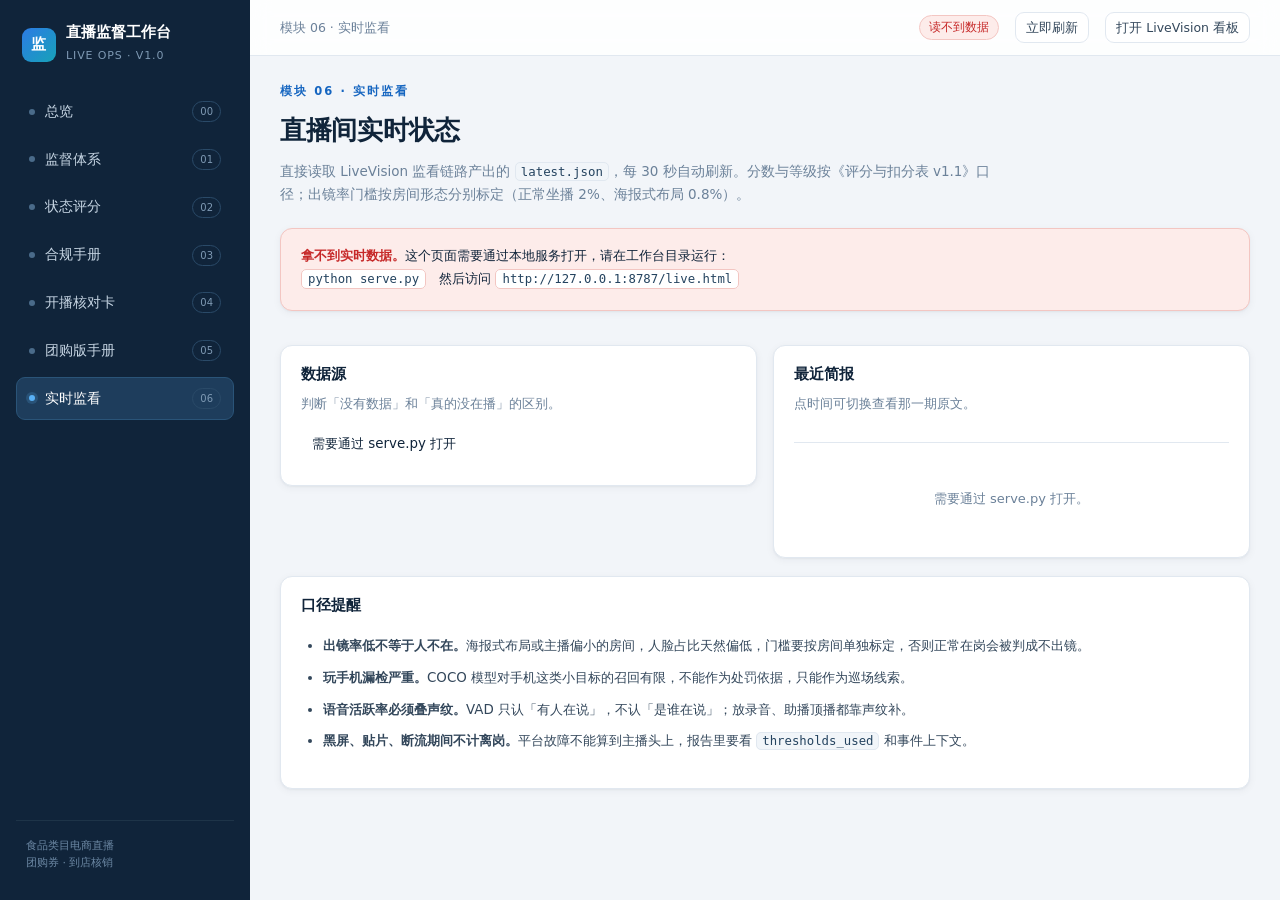
==== live.html @ a9b67ec2 "feat: 直播监督工作台 v1.0 把五个既有交付物装进一个本地网页界面： - 01 监督体系 / 03 合规手册 / 05 团购版手册：build.py 从 src/ 统一改造为可检索文档页 - " ====
<!DOCTYPE html>
<html lang="zh-CN">
<head>
<meta charset="UTF-8">
<meta name="viewport" content="width=device-width, initial-scale=1">
<title>实时监看 · 直播监督工作台</title>
<link rel="stylesheet" href="assets/base.css">
</head>
<body>
<div class="app">
  <aside class="sidebar">
    <div class="brand">
      <div class="logo">监</div>
      <div><b>直播监督工作台</b><span>LIVE OPS · V1.0</span></div>
    </div>
    <a class="nav-item" href="index.html"><span class="dot"></span>总览<span class="tag">00</span></a>
    <a class="nav-item" href="system.html"><span class="dot"></span>监督体系<span class="tag">01</span></a>
    <a class="nav-item" href="scoring.html"><span class="dot"></span>状态评分<span class="tag">02</span></a>
    <a class="nav-item" href="manual.html"><span class="dot"></span>合规手册<span class="tag">03</span></a>
    <a class="nav-item" href="check.html"><span class="dot"></span>开播核对卡<span class="tag">04</span></a>
    <a class="nav-item" href="tuangou.html"><span class="dot"></span>团购版手册<span class="tag">05</span></a>
    <a class="nav-item active" href="live.html"><span class="dot"></span>实时监看<span class="tag">06</span></a>
    <div class="foot">食品类目电商直播<br>团购券 · 到店核销</div>
  </aside>

  <div class="main">
    <div class="topbar">
      <span class="crumb">模块 06 · 实时监看</span>
      <div class="spacer"></div>
      <span id="statusBadge" class="badge">读取中…</span>
      <button class="btn sm" id="btnRefresh">立即刷新</button>
      <a class="btn sm" href="http://127.0.0.1:8765" target="_blank" rel="noopener">打开 LiveVision 看板</a>
    </div>

    <div class="content">
      <div class="wrap-wide">
        <div class="page-h">
          <div class="eyebrow">模块 06 · 实时监看</div>
          <h2>直播间实时状态</h2>
          <p>直接读取 LiveVision 监看链路产出的 <code>latest.json</code>，每 30 秒自动刷新。分数与等级按《评分与扣分表 v1.1》口径；出镜率门槛按房间形态分别标定（正常坐播 2%、海报式布局 0.8%）。</p>
        </div>

        <div id="alertBox"></div>

        <div id="roomGrid" style="display:flex;flex-wrap:wrap;gap:16px;margin-bottom:18px"></div>

        <div class="grid g2" style="grid-template-columns:minmax(0,1fr) minmax(0,1fr);align-items:start">
          <div class="card">
            <div class="card-h"><h3>数据源</h3><p>判断「没有数据」和「真的没在播」的区别。</p></div>
            <div class="card-b" style="padding-top:10px">
              <table class="tbl">
                <tbody id="sourceTable">
                  <tr><td>读取中…</td></tr>
                </tbody>
              </table>
            </div>
          </div>

          <div class="card">
            <div class="card-h"><h3>最近简报</h3><p>点时间可切换查看那一期原文。</p></div>
            <div class="card-b" style="padding-top:10px">
              <div class="row" id="reportList" style="gap:6px"></div>
              <div class="hr"></div>
              <div class="doc" id="reportBody" style="font-size:13.4px;line-height:1.8;max-height:340px;overflow:auto">
                <div class="empty">读取中…</div>
              </div>
            </div>
          </div>
        </div>

        <div class="card" style="margin-top:18px">
          <div class="card-h"><h3>口径提醒</h3></div>
          <div class="card-b">
            <div class="doc" style="font-size:13.4px">
              <ul>
                <li><b>出镜率低不等于人不在。</b>海报式布局或主播偏小的房间，人脸占比天然偏低，门槛要按房间单独标定，否则正常在岗会被判成不出镜。</li>
                <li><b>玩手机漏检严重。</b>COCO 模型对手机这类小目标的召回有限，不能作为处罚依据，只能作为巡场线索。</li>
                <li><b>语音活跃率必须叠声纹。</b>VAD 只认「有人在说」，不认「是谁在说」；放录音、助播顶播都靠声纹补。</li>
                <li><b>黑屏、贴片、断流期间不计离岗。</b>平台故障不能算到主播头上，报告里要看 <code>thresholds_used</code> 和事件上下文。</li>
              </ul>
            </div>
          </div>
        </div>

      </div>
    </div>
  </div>
</div>
<script src="assets/live.js"></script>
</body>
</html>
---- assets/base.css ----
/* ===== 直播监督工作台 · 设计系统 ===== */
:root {
  --bg: #F2F5F9;
  --surface: #FFFFFF;
  --surface-2: #F8FAFC;
  --ink: #10243A;
  --ink-2: #33475B;
  --muted: #6B8199;
  --line: #E1E8F0;
  --line-2: #EDF2F7;
  --accent: #1565C0;
  --accent-weak: #E8F1FB;
  --red: #C62828;
  --red-weak: #FDECEA;
  --green: #2E7D32;
  --green-weak: #EAF5EB;
  --amber: #A96500;
  --amber-weak: #FDF3E3;
  --navy: #10243A;
  --radius: 12px;
  --shadow-1: 0 1px 2px rgba(16, 36, 58, .04), 0 2px 8px rgba(16, 36, 58, .05);
  --shadow-2: 0 8px 28px rgba(16, 36, 58, .10);
  --sidebar-w: 250px;
  --font: "PingFang SC", "Microsoft YaHei", "Hiragino Sans GB", "Source Han Sans SC", system-ui, -apple-system, "Segoe UI", sans-serif;
}

* { box-sizing: border-box; }
html { -webkit-text-size-adjust: 100%; }
body {
  margin: 0;
  font-family: var(--font);
  background: var(--bg);
  color: var(--ink);
  font-size: 15px;
  line-height: 1.7;
  -webkit-font-smoothing: antialiased;
}
a { color: var(--accent); text-decoration: none; }
a:hover { text-decoration: underline; }
::selection { background: #CFE3F8; }

/* ===== 布局 ===== */
.app { display: flex; min-height: 100vh; }

.sidebar {
  width: var(--sidebar-w);
  flex: 0 0 var(--sidebar-w);
  background: var(--navy);
  color: #C7D6E4;
  padding: 22px 16px 28px;
  position: sticky;
  top: 0;
  height: 100vh;
  overflow-y: auto;
  display: flex;
  flex-direction: column;
  gap: 4px;
}
.sidebar::-webkit-scrollbar { width: 6px; }
.sidebar::-webkit-scrollbar-thumb { background: #27445E; border-radius: 3px; }

.brand { display: flex; align-items: center; gap: 10px; padding: 0 6px 18px; }
.brand .logo {
  width: 34px; height: 34px; border-radius: 9px;
  background: linear-gradient(135deg, #2C7BE5, #17A2B8);
  display: grid; place-items: center;
  color: #fff; font-weight: 700; font-size: 15px; letter-spacing: .5px;
  flex: 0 0 34px;
}
.brand b { color: #fff; font-size: 15px; font-weight: 600; display: block; line-height: 1.35; }
.brand span { font-size: 11px; color: #7E99B3; letter-spacing: .08em; }

.nav-label {
  font-size: 11px; color: #6C88A4; letter-spacing: .16em;
  padding: 14px 10px 6px; text-transform: uppercase;
}
.nav-item {
  display: flex; align-items: center; gap: 10px;
  padding: 9px 12px; border-radius: 9px;
  color: #C7D6E4; font-size: 14px; text-decoration: none;
  transition: background .16s, color .16s;
  border: 1px solid transparent;
}
.nav-item:hover { background: #1B3450; color: #fff; text-decoration: none; }
.nav-item.active { background: #1E3D5C; color: #fff; border-color: #2A5478; }
.nav-item .dot {
  width: 6px; height: 6px; border-radius: 50%;
  background: #4A6B8A; flex: 0 0 6px;
}
.nav-item.active .dot { background: #59B0F5; box-shadow: 0 0 0 3px rgba(89,176,245,.18); }
.nav-item .tag {
  margin-left: auto; font-size: 10px; color: #7E99B3;
  border: 1px solid #2A4A68; border-radius: 20px; padding: 1px 7px;
}
.sidebar .foot {
  margin-top: auto; padding: 16px 10px 0;
  border-top: 1px solid #1E3448; font-size: 11px; color: #6C88A4; line-height: 1.6;
}

.main { flex: 1; min-width: 0; display: flex; flex-direction: column; }

.topbar {
  position: sticky; top: 0; z-index: 30;
  background: rgba(255,255,255,.86);
  backdrop-filter: blur(10px);
  border-bottom: 1px solid var(--line);
  padding: 12px 30px;
  display: flex; align-items: center; gap: 16px;
}
.topbar h1 { font-size: 15px; margin: 0; font-weight: 600; letter-spacing: .01em; }
.topbar .crumb { color: var(--muted); font-size: 12.5px; }
.topbar .spacer { flex: 1; }

.search {
  display: flex; align-items: center; gap: 8px;
  background: var(--surface); border: 1px solid var(--line);
  border-radius: 9px; padding: 7px 11px; min-width: 260px;
  transition: border-color .16s, box-shadow .16s;
}
.search:focus-within { border-color: #9CC3EA; box-shadow: 0 0 0 3px rgba(21,101,192,.10); }
.search input {
  border: 0; outline: 0; background: transparent; font: inherit;
  font-size: 13.5px; width: 100%; color: var(--ink);
}
.search .hits { font-size: 12px; color: var(--muted); white-space: nowrap; }
.btn {
  display: inline-flex; align-items: center; gap: 7px;
  border: 1px solid var(--line); background: var(--surface);
  color: var(--ink-2); border-radius: 9px; padding: 7px 13px;
  font: inherit; font-size: 13.5px; cursor: pointer;
  transition: background .16s, border-color .16s, color .16s;
  white-space: nowrap;
}
.btn:hover { background: var(--surface-2); border-color: #C9D7E5; text-decoration: none; }
.btn.primary { background: var(--accent); border-color: var(--accent); color: #fff; }
.btn.primary:hover { background: #135BAE; }
.btn.ghost { background: transparent; }
.btn.sm { padding: 4px 10px; font-size: 12.5px; }

.content { padding: 26px 30px 60px; }
.wrap { max-width: 960px; margin: 0 auto; }
.wrap-wide { max-width: 1180px; margin: 0 auto; }

/* ===== 通用块 ===== */
.card {
  background: var(--surface); border: 1px solid var(--line);
  border-radius: var(--radius); box-shadow: var(--shadow-1);
}
.card-h { padding: 16px 20px 0; }
.card-h h3 { margin: 0; font-size: 15px; font-weight: 600; }
.card-h p { margin: 5px 0 0; color: var(--muted); font-size: 12.5px; }
.card-b { padding: 16px 20px 20px; }

.page-h { margin-bottom: 22px; }
.page-h .eyebrow {
  font-size: 11.5px; letter-spacing: .18em; color: var(--accent);
  font-weight: 600; text-transform: uppercase;
}
.page-h h2 { font-size: 26px; margin: 6px 0 8px; letter-spacing: -.01em; }
.page-h p { margin: 0; color: var(--muted); font-size: 13.5px; max-width: 720px; }

.grid { display: grid; gap: 16px; }
.g2 { grid-template-columns: repeat(2, minmax(0, 1fr)); }
.g3 { grid-template-columns: repeat(3, minmax(0, 1fr)); }
.g4 { grid-template-columns: repeat(4, minmax(0, 1fr)); }
@media (max-width: 1100px) { .g4 { grid-template-columns: repeat(2, minmax(0,1fr)); } }
@media (max-width: 860px) {
  .g2, .g3, .g4 { grid-template-columns: 1fr; }
  .sidebar { display: none; }
  .content, .topbar { padding-left: 16px; padding-right: 16px; }
}

/* ===== 首页模块卡 ===== */
.mod {
  display: flex; flex-direction: column; gap: 10px;
  padding: 20px; text-decoration: none; color: inherit;
  background: var(--surface); border: 1px solid var(--line);
  border-radius: var(--radius); box-shadow: var(--shadow-1);
  transition: transform .18s, box-shadow .18s, border-color .18s;
}
.mod:hover { transform: translateY(-2px); box-shadow: var(--shadow-2); border-color: #CFE0F1; text-decoration: none; }
.mod .k { display: flex; align-items: center; gap: 9px; }
.mod .idx {
  width: 24px; height: 24px; border-radius: 7px; flex: 0 0 24px;
  display: grid; place-items: center; font-size: 12px; font-weight: 700;
  background: var(--accent-weak); color: var(--accent);
}
.mod h3 { margin: 0; font-size: 15.5px; font-weight: 600; }
.mod p { margin: 0; color: var(--muted); font-size: 12.8px; line-height: 1.65; }
.mod .meta { margin-top: auto; padding-top: 10px; border-top: 1px dashed var(--line); font-size: 11.5px; color: var(--muted); display: flex; justify-content: space-between; }

/* ===== 数据条 ===== */
.stat { padding: 16px 18px; }
.stat .lab { font-size: 12px; color: var(--muted); }
.stat .val { font-size: 25px; font-weight: 650; letter-spacing: -.02em; margin-top: 2px; }
.stat .val small { font-size: 13px; font-weight: 500; color: var(--muted); margin-left: 3px; }
.stat .sub { font-size: 11.5px; color: var(--muted); margin-top: 4px; }
.up { color: var(--red); }
.down { color: var(--green); }

/* ===== 徽标 ===== */
.badge {
  display: inline-flex; align-items: center; gap: 5px;
  font-size: 11.5px; padding: 2px 9px; border-radius: 20px;
  border: 1px solid var(--line); background: var(--surface-2); color: var(--ink-2);
  line-height: 1.7; white-space: nowrap;
}
.badge.a { background: var(--green-weak); border-color: #BFE0C2; color: var(--green); }
.badge.b { background: var(--accent-weak); border-color: #BBD8F2; color: var(--accent); }
.badge.c { background: var(--amber-weak); border-color: #EFD5A9; color: var(--amber); }
.badge.d { background: var(--red-weak); border-color: #F3C6C2; color: var(--red); }
.badge.live { background: var(--red-weak); border-color: #F3C6C2; color: var(--red); }
.badge.live::before { content: ""; width: 6px; height: 6px; border-radius: 50%; background: var(--red); animation: pulse 1.6s infinite; }
@keyframes pulse { 0%,100% { opacity: 1; } 50% { opacity: .25; } }

/* ===== 文档排版 ===== */
.doc { font-size: 15px; }
.doc h1 {
  font-size: 21px; margin: 44px 0 16px; padding: 14px 0 12px 14px;
  border-left: 4px solid var(--accent); background: linear-gradient(90deg, #F1F7FD, rgba(241,247,253,0));
  font-weight: 650; scroll-margin-top: 80px;
}
.doc h1:first-child { margin-top: 0; }
.doc h2 {
  font-size: 17px; margin: 30px 0 10px; font-weight: 650;
  color: var(--ink); scroll-margin-top: 80px;
  padding-bottom: 6px; border-bottom: 1px solid var(--line-2);
}
.doc h3 { font-size: 15px; margin: 22px 0 8px; font-weight: 650; color: var(--ink-2); scroll-margin-top: 80px; }
.doc p { margin: 0 0 12px; line-height: 1.9; color: var(--ink-2); }
.doc ul, .doc ol { margin: 0 0 14px; padding-left: 22px; color: var(--ink-2); }
.doc li { margin-bottom: 7px; line-height: 1.85; }
.doc strong { color: var(--ink); font-weight: 650; }
.doc blockquote {
  margin: 16px 0; padding: 12px 16px; background: var(--surface-2);
  border-left: 3px solid #C9D7E5; color: var(--ink-2); border-radius: 0 8px 8px 0;
}
.doc table {
  width: 100%; border-collapse: collapse; margin: 16px 0 20px;
  font-size: 13.5px; background: var(--surface);
  border: 1px solid var(--line); border-radius: 10px; overflow: hidden;
  display: table;
}
.doc thead th {
  background: #F1F5F9; color: var(--ink); font-weight: 650;
  text-align: left; padding: 10px 12px; border-bottom: 1px solid var(--line);
  font-size: 13px; white-space: nowrap;
}
.doc td { padding: 9px 12px; border-bottom: 1px solid var(--line-2); vertical-align: top; color: var(--ink-2); }
.doc tbody tr:last-child td { border-bottom: 0; }
.doc tbody tr:nth-child(even) { background: #FBFCFE; }
.doc .callout {
  margin: 16px 0; padding: 13px 16px; border-radius: 10px;
  border: 1px solid var(--line); background: var(--surface-2);
  font-size: 13.8px; line-height: 1.8;
}
.doc .callout.tip { background: var(--green-weak); border-color: #CBE6CE; }
.doc .callout.warn { background: var(--red-weak); border-color: #F3C6C2; }
.doc .callout.key { background: var(--accent-weak); border-color: #BBD8F2; }
.doc .callout b { color: var(--ink); }
.doc mark { background: #FFE9A8; color: inherit; padding: 0 1px; border-radius: 2px; }
.doc a { border-bottom: 1px dashed #A9C6E4; }

/* 文档目录侧栏 */
.doc-shell { display: grid; grid-template-columns: minmax(0,1fr) 232px; gap: 34px; align-items: start; }
@media (max-width: 1180px) { .doc-shell { grid-template-columns: 1fr; } .toc-rail { display: none; } }
.toc-rail {
  position: sticky; top: 74px; max-height: calc(100vh - 100px); overflow-y: auto;
  border-left: 1px solid var(--line); padding-left: 16px; font-size: 12.8px;
}
.toc-rail .t { font-size: 11px; letter-spacing: .14em; color: var(--muted); margin-bottom: 8px; }
.toc-rail a { display: block; color: var(--muted); padding: 4px 0 4px 8px; border-left: 2px solid transparent; margin-left: -17px; text-decoration: none; line-height: 1.5; }
.toc-rail a:hover { color: var(--accent); }
.toc-rail a.on { color: var(--accent); border-left-color: var(--accent); font-weight: 600; }
.toc-rail .lv2 { padding-left: 20px; font-size: 12.2px; }

/* ===== 表单 ===== */
.field { display: flex; flex-direction: column; gap: 5px; }
.field label { font-size: 12.5px; color: var(--ink-2); font-weight: 600; }
.field .hint { font-size: 11.5px; color: var(--muted); line-height: 1.6; }
input[type="number"], input[type="text"], select {
  font: inherit; font-size: 14px; padding: 8px 11px;
  border: 1px solid var(--line); border-radius: 8px; background: var(--surface);
  color: var(--ink); outline: 0; width: 100%;
  transition: border-color .16s, box-shadow .16s;
}
input:focus, select:focus { border-color: #9CC3EA; box-shadow: 0 0 0 3px rgba(21,101,192,.10); }
input[type="number"] { font-variant-numeric: tabular-nums; }

/* 勾选清单 */
.checklist { display: flex; flex-direction: column; gap: 8px; }
.ck {
  display: grid; grid-template-columns: 22px minmax(0,1fr); gap: 11px;
  align-items: start; padding: 11px 13px; border: 1px solid var(--line);
  border-radius: 9px; background: var(--surface); cursor: pointer;
  transition: background .15s, border-color .15s;
  font-size: 13.8px; line-height: 1.65;
}
.ck:hover { background: var(--surface-2); }
.ck input { appearance: none; width: 20px; height: 20px; margin: 1px 0 0; border: 1.5px solid #93A9BE; border-radius: 6px; background: #fff; cursor: pointer; position: relative; flex: 0 0 20px; }
.ck input:checked { background: var(--green); border-color: var(--green); }
.ck input:checked::after {
  content: ""; position: absolute; left: 5.5px; top: 2px; width: 5px; height: 10px;
  border: solid #fff; border-width: 0 2px 2px 0; transform: rotate(42deg);
}
.ck input:checked ~ span { color: var(--muted); text-decoration: line-through; text-decoration-color: #BFD3C1; }
.ck .std { display: block; color: var(--muted); font-size: 12.2px; margin-top: 3px; }
.ck.done { background: #FAFDFA; border-color: #D5EAD7; }

/* 进度条 */
.bar { height: 6px; background: var(--line-2); border-radius: 4px; overflow: hidden; }
.bar > i { display: block; height: 100%; background: var(--accent); border-radius: 4px; transition: width .3s; }
.bar.ok > i { background: var(--green); }

/* 结果面板 */
.result { padding: 22px; border-radius: 14px; background: linear-gradient(160deg, #16324C, #0E2237); color: #fff; }
.result .score { font-size: 46px; font-weight: 700; letter-spacing: -.03em; line-height: 1; font-variant-numeric: tabular-nums; }
.result .lvl { font-size: 13px; color: #A9C3DA; }
.result .lv { display: inline-block; margin-top: 12px; padding: 4px 14px; border-radius: 20px; font-size: 13px; font-weight: 600; }
.lv-A { background: #1B5E20; color: #D7F0D9; }
.lv-B { background: #0D47A1; color: #D6E6FA; }
.lv-C { background: #8A5A00; color: #FBEBCB; }
.lv-D { background: #8E1F1F; color: #F8D7D4; }
.result .note { margin-top: 14px; font-size: 12.5px; color: #B9CDDF; line-height: 1.75; border-top: 1px solid rgba(255,255,255,.12); padding-top: 12px; }

/* 表格（应用内） */
table.tbl { width: 100%; border-collapse: collapse; font-size: 13.4px; }
table.tbl th { text-align: left; padding: 9px 11px; background: var(--surface-2); border-bottom: 1px solid var(--line); font-size: 12.5px; color: var(--muted); font-weight: 600; white-space: nowrap; }
table.tbl td { padding: 9px 11px; border-bottom: 1px solid var(--line-2); }
table.tbl tr:last-child td { border-bottom: 0; }
table.tbl .num { font-variant-numeric: tabular-nums; text-align: right; }
table.tbl tbody tr:hover { background: #FBFCFE; }

.empty { padding: 26px; text-align: center; color: var(--muted); font-size: 13px; }
.hide { display: none !important; }
.mono { font-variant-numeric: tabular-nums; }
.small { font-size: 12.3px; color: var(--muted); }
.hr { height: 1px; background: var(--line); margin: 18px 0; border: 0; }
.row { display: flex; align-items: center; gap: 10px; flex-wrap: wrap; }
.stack { display: flex; flex-direction: column; gap: 14px; }
.right { margin-left: auto; }

/* 补充：通用提示块、代码、检索高亮 */
.doc .lead { font-size: 15.5px; color: var(--ink-2); }
.callout {
  margin: 14px 0; padding: 12px 15px; border-radius: 10px;
  border: 1px solid var(--line); background: var(--surface-2);
  font-size: 13.4px; line-height: 1.8; color: var(--ink-2);
}
.callout.tip { background: var(--green-weak); border-color: #CBE6CE; }
.callout.warn { background: var(--red-weak); border-color: #F3C6C2; }
.callout.key { background: var(--accent-weak); border-color: #BBD8F2; }
.doc code, code {
  font-family: "Cascadia Mono", Consolas, monospace;
  font-size: .92em; background: #F1F5F9; border: 1px solid var(--line);
  border-radius: 5px; padding: 1px 5px; color: #24435F;
}
.doc mark.on { background: #FFC400; }

/* 打印：只留正文 */
@media print {
  .sidebar, .topbar, .toc-rail { display: none !important; }
  .content { padding: 0; }
  .doc h1 { break-after: avoid; }
}
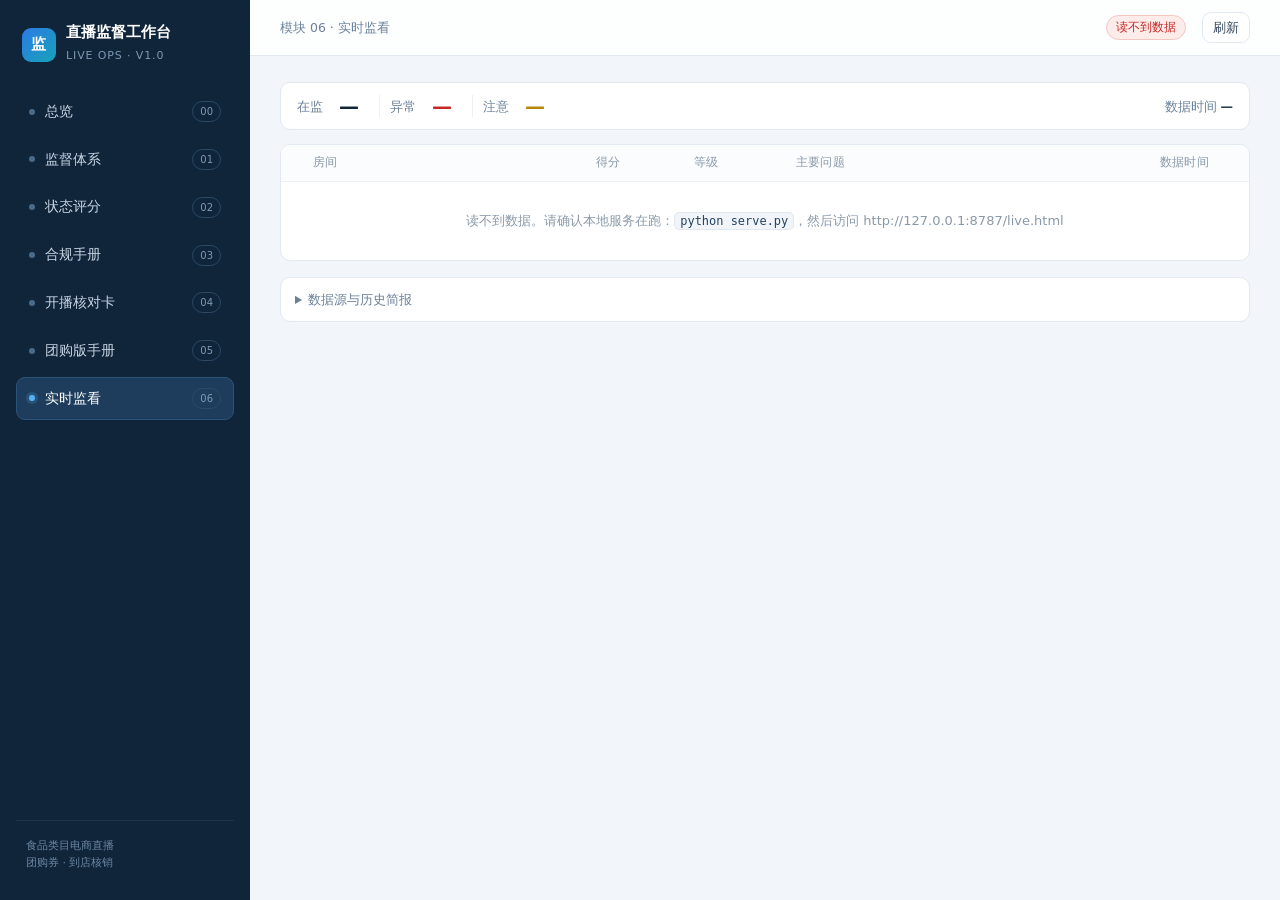
==== commit 34de1f3b: "feat: 实时监看重做——主页面只报问题，点开看详情 需求：主页面一眼看出哪个指标/区域出问题；点异常项弹出综合面板 （详细指标、趋势、告警、影响范围、明细）；减少冗余与装饰。  主页面（live." ====
--- a/live.html
+++ b/live.html
@@ -5,6 +5,79 @@
 <meta name="viewport" content="width=device-width, initial-scale=1">
 <title>实时监看 · 直播监督工作台</title>
 <link rel="stylesheet" href="assets/base.css">
+<style>
+  /* 本页专用：只保留必要的层级，去掉多余装饰 */
+  .lv-bar{display:flex;align-items:center;gap:10px;flex-wrap:wrap;
+    padding:12px 16px;border:1px solid #E3E9F0;border-radius:10px;background:#fff;margin-bottom:14px}
+  .lv-bar .n{font-size:20px;font-weight:700;line-height:1;margin-right:10px}
+  .lv-bar .k{font-size:12.5px;color:#6B8199;margin-right:6px}
+  .lv-bar .sep{width:1px;height:22px;background:#EDF1F6}
+  .lv-bar .clock{margin-left:auto;font-size:12.5px;color:#6B8199}
+  .lv-bar .clock b{color:#2C3E50;font-variant-numeric:tabular-nums}
+
+  .lv-issue{display:flex;align-items:flex-start;gap:10px;padding:10px 14px;border-radius:8px;
+    border:1px solid;margin-bottom:8px;cursor:pointer}
+  .lv-issue.p0{background:#FDECEA;border-color:#F3C6C2}
+  .lv-issue.p1{background:#FDF3E3;border-color:#EFD5A9}
+  .lv-issue .tag{font-size:11px;font-weight:700;padding:1px 6px;border-radius:4px;color:#fff;flex:none;margin-top:2px}
+  .lv-issue.p0 .tag{background:#C62828}
+  .lv-issue.p1 .tag{background:#B8860B}
+  .lv-issue .who{font-weight:600;font-size:13.5px;color:#2C3E50;flex:none}
+  .lv-issue .txt{font-size:13px;color:#4A5A6A;flex:1}
+  .lv-issue .go{font-size:12px;color:#6B8199;flex:none}
+  .lv-issue:hover{filter:brightness(0.985)}
+
+  .lv-list{border:1px solid #E3E9F0;border-radius:10px;overflow:hidden;background:#fff}
+  .lv-row{display:grid;grid-template-columns:8px 1.4fr 88px 92px 1.6fr 92px 16px;
+    align-items:center;gap:10px;padding:12px 14px;border-bottom:1px solid #F0F3F7;
+    cursor:pointer;font-size:13.2px}
+  .lv-row:last-child{border-bottom:none}
+  .lv-row:hover{background:#F7FAFD}
+  .lv-dot{width:8px;height:8px;border-radius:50%}
+  .lv-dot.ok{background:#2E7D32}.lv-dot.warn{background:#E0A200}.lv-dot.bad{background:#C62828}
+  .lv-name{font-weight:600;color:#2C3E50;overflow:hidden;text-overflow:ellipsis;white-space:nowrap}
+  .lv-score{font-variant-numeric:tabular-nums;font-weight:700;font-size:15px;color:#2C3E50}
+  .lv-score small{font-size:11px;font-weight:400;color:#8A99A8;margin-left:1px}
+  .lv-prob{color:#4A5A6A;overflow:hidden;text-overflow:ellipsis;white-space:nowrap}
+  .lv-prob.bad{color:#C62828;font-weight:600}.lv-prob.warn{color:#8A6D3B}
+  .lv-time{color:#6B8199;font-variant-numeric:tabular-nums;font-size:12.5px;text-align:right}
+  .lv-arrow{color:#C7D2DD;text-align:right}
+  .lv-head{display:grid;grid-template-columns:8px 1.4fr 88px 92px 1.6fr 92px 16px;gap:10px;
+    padding:8px 14px;background:#FAFCFE;border-bottom:1px solid #EDF1F6;
+    font-size:11.5px;color:#8A99A8;letter-spacing:.03em}
+  .lv-empty{padding:28px;text-align:center;color:#8A99A8;font-size:13px}
+
+  .lv-more{margin-top:16px;border:1px solid #E3E9F0;border-radius:10px;background:#fff}
+  .lv-more>summary{padding:11px 14px;cursor:pointer;font-size:12.5px;color:#6B8199}
+  .lv-more .inner{padding:0 14px 14px}
+
+  /* 抽屉 */
+  .lv-drawer{position:fixed;inset:0;z-index:80;display:none}
+  .lv-drawer.open{display:block}
+  .lv-mask{position:absolute;inset:0;background:rgba(24,38,52,.32)}
+  .lv-panel{position:absolute;top:0;right:0;bottom:0;width:min(560px,94vw);background:#fff;
+    box-shadow:-8px 0 28px rgba(20,40,60,.14);display:flex;flex-direction:column}
+  .lv-panel-h{padding:16px 20px;border-bottom:1px solid #EDF1F6;display:flex;align-items:center;gap:10px}
+  .lv-panel-h h3{margin:0;font-size:16px}
+  .lv-panel-h .x{margin-left:auto;border:none;background:none;font-size:20px;color:#8A99A8;cursor:pointer;line-height:1}
+  .lv-panel-b{padding:16px 20px;overflow:auto;flex:1}
+  .lv-sec{margin-bottom:20px}
+  .lv-sec h4{margin:0 0 8px;font-size:12px;letter-spacing:.06em;color:#8A99A8;font-weight:600}
+  .lv-metrics{display:grid;grid-template-columns:1fr 1fr;gap:10px}
+  .lv-metric{border:1px solid #EDF1F6;border-radius:8px;padding:9px 11px}
+  .lv-metric .l{font-size:12px;color:#6B8199;display:flex;justify-content:space-between}
+  .lv-metric .v{font-size:17px;font-weight:700;font-variant-numeric:tabular-nums;margin-top:3px}
+  .lv-metric .bar{height:4px;border-radius:2px;background:#EDF1F6;margin-top:7px;overflow:hidden}
+  .lv-metric .bar i{display:block;height:100%;border-radius:2px}
+  .lv-line{display:flex;justify-content:space-between;padding:7px 0;border-bottom:1px solid #F4F7FA;font-size:13px}
+  .lv-line:last-child{border-bottom:none}
+  .lv-line .r{color:#6B8199;font-variant-numeric:tabular-nums}
+  .lv-alert{padding:8px 0;border-bottom:1px solid #F4F7FA;font-size:12.8px;color:#4A5A6A}
+  .lv-alert b{color:#2C3E50;font-weight:600}
+  .lv-alert .t{color:#8A99A8;font-variant-numeric:tabular-nums;margin-right:6px}
+  .lv-none{color:#8A99A8;font-size:12.8px;padding:6px 0}
+  .lv-actions{display:flex;gap:8px;flex-wrap:wrap;margin-top:4px}
+</style>
 </head>
 <body>
 <div class="app">
@@ -28,64 +101,56 @@
       <span class="crumb">模块 06 · 实时监看</span>
       <div class="spacer"></div>
       <span id="statusBadge" class="badge">读取中…</span>
-      <button class="btn sm" id="btnRefresh">立即刷新</button>
-      <a class="btn sm" href="http://127.0.0.1:8765" target="_blank" rel="noopener">打开 LiveVision 看板</a>
+      <button class="btn sm" id="btnRefresh">刷新</button>
     </div>
 
     <div class="content">
       <div class="wrap-wide">
-        <div class="page-h">
-          <div class="eyebrow">模块 06 · 实时监看</div>
-          <h2>直播间实时状态</h2>
-          <p>直接读取 LiveVision 监看链路产出的 <code>latest.json</code>，每 30 秒自动刷新。分数与等级按《评分与扣分表 v1.1》口径；出镜率门槛按房间形态分别标定（正常坐播 2%、海报式布局 0.8%）。</p>
+
+        <div class="lv-bar" id="summary">
+          <span class="k">在监</span><span class="n" id="sLive">—</span>
+          <div class="sep"></div>
+          <span class="k">异常</span><span class="n" id="sBad" style="color:#C62828">—</span>
+          <div class="sep"></div>
+          <span class="k">注意</span><span class="n" id="sWarn" style="color:#B8860B">—</span>
+          <span class="clock">数据时间 <b id="sClock">—</b></span>
         </div>
 
-        <div id="alertBox"></div>
+        <div id="issues"></div>
 
-        <div id="roomGrid" style="display:flex;flex-wrap:wrap;gap:16px;margin-bottom:18px"></div>
-
-        <div class="grid g2" style="grid-template-columns:minmax(0,1fr) minmax(0,1fr);align-items:start">
-          <div class="card">
-            <div class="card-h"><h3>数据源</h3><p>判断「没有数据」和「真的没在播」的区别。</p></div>
-            <div class="card-b" style="padding-top:10px">
-              <table class="tbl">
-                <tbody id="sourceTable">
-                  <tr><td>读取中…</td></tr>
-                </tbody>
-              </table>
-            </div>
+        <div class="lv-list">
+          <div class="lv-head">
+            <span></span><span>房间</span><span>得分</span><span>等级</span><span>主要问题</span><span style="text-align:right">数据时间</span><span></span>
           </div>
-
-          <div class="card">
-            <div class="card-h"><h3>最近简报</h3><p>点时间可切换查看那一期原文。</p></div>
-            <div class="card-b" style="padding-top:10px">
-              <div class="row" id="reportList" style="gap:6px"></div>
-              <div class="hr"></div>
-              <div class="doc" id="reportBody" style="font-size:13.4px;line-height:1.8;max-height:340px;overflow:auto">
-                <div class="empty">读取中…</div>
-              </div>
-            </div>
-          </div>
+          <div id="roomList"><div class="lv-empty">读取中…</div></div>
         </div>
 
-        <div class="card" style="margin-top:18px">
-          <div class="card-h"><h3>口径提醒</h3></div>
-          <div class="card-b">
-            <div class="doc" style="font-size:13.4px">
-              <ul>
-                <li><b>出镜率低不等于人不在。</b>海报式布局或主播偏小的房间，人脸占比天然偏低，门槛要按房间单独标定，否则正常在岗会被判成不出镜。</li>
-                <li><b>玩手机漏检严重。</b>COCO 模型对手机这类小目标的召回有限，不能作为处罚依据，只能作为巡场线索。</li>
-                <li><b>语音活跃率必须叠声纹。</b>VAD 只认「有人在说」，不认「是谁在说」；放录音、助播顶播都靠声纹补。</li>
-                <li><b>黑屏、贴片、断流期间不计离岗。</b>平台故障不能算到主播头上，报告里要看 <code>thresholds_used</code> 和事件上下文。</li>
-              </ul>
-            </div>
+        <details class="lv-more">
+          <summary>数据源与历史简报</summary>
+          <div class="inner">
+            <table class="tbl" style="margin-bottom:14px"><tbody id="sourceTable"></tbody></table>
+            <div class="row" id="reportList" style="gap:6px;flex-wrap:wrap;margin-bottom:10px"></div>
+            <div class="doc" id="reportBody" style="font-size:13.2px;line-height:1.8;max-height:320px;overflow:auto"></div>
           </div>
-        </div>
+        </details>
 
       </div>
     </div>
   </div>
 </div>
+
+<div class="lv-drawer" id="drawer">
+  <div class="lv-mask" id="drawerMask"></div>
+  <div class="lv-panel">
+    <div class="lv-panel-h">
+      <h3 id="dTitle">—</h3>
+      <span id="dBadge" class="badge">—</span>
+      <button class="x" id="drawerClose" aria-label="关闭">×</button>
+    </div>
+    <div class="lv-panel-b" id="drawerBody"></div>
+  </div>
+</div>
+
 <script src="assets/live.js"></script>
 </body>
 </html>
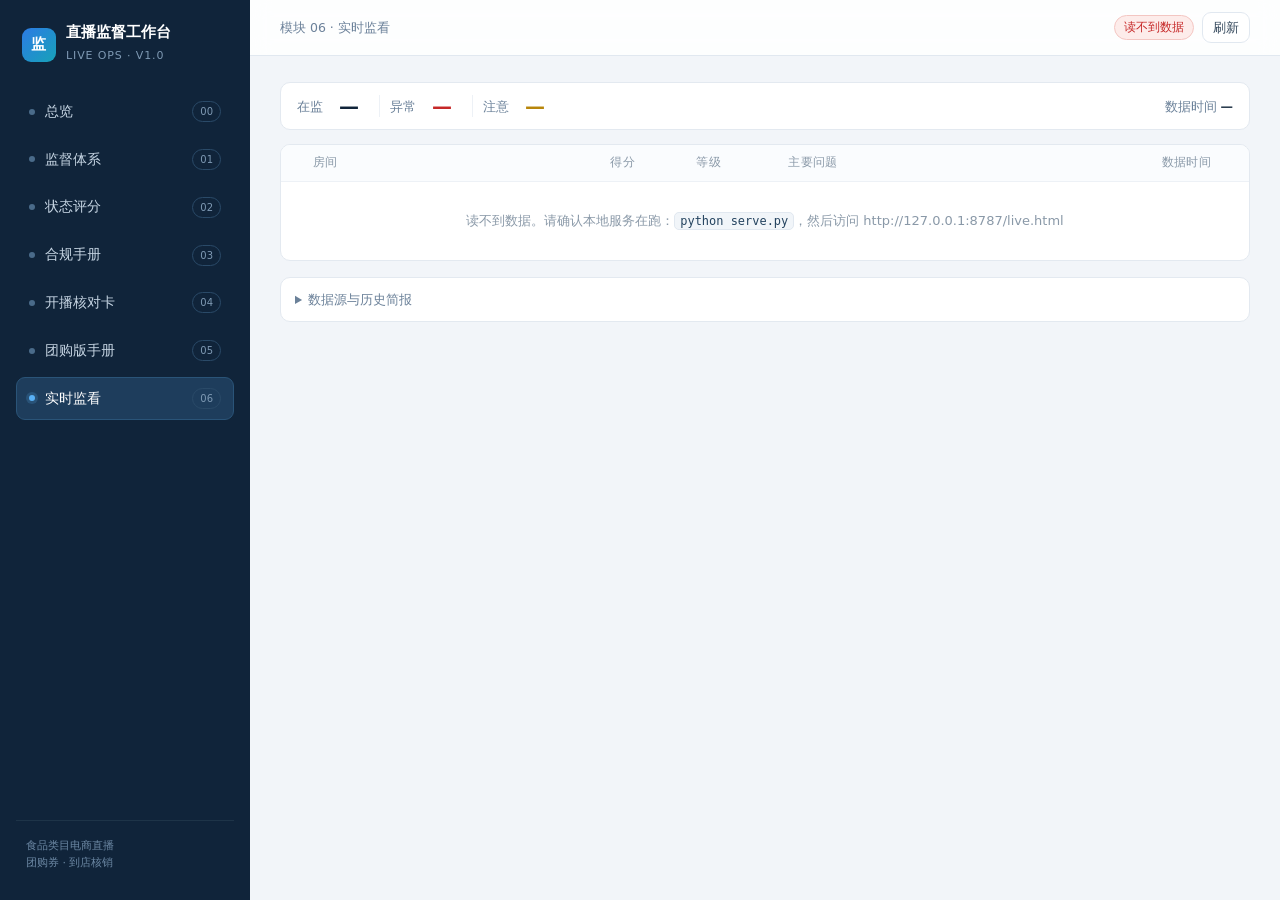
==== commit 843e5286: "fix: 按独立审查修掉 10 条（口径、XSS、手机、状态语义等） 独立审查（Fresh Agent，实测复现）发现的问题：  - [口径错] 出镜率达标线写成了 80%，scoring.js 里是" ====
--- a/live.html
+++ b/live.html
@@ -28,7 +28,7 @@
   .lv-issue:hover{filter:brightness(0.985)}
 
   .lv-list{border:1px solid #E3E9F0;border-radius:10px;overflow:hidden;background:#fff}
-  .lv-row{display:grid;grid-template-columns:8px 1.4fr 88px 92px 1.6fr 92px 16px;
+  .lv-row{display:grid;grid-template-columns:8px minmax(0,1.4fr) 76px 82px minmax(0,1.6fr) 84px 14px;
     align-items:center;gap:10px;padding:12px 14px;border-bottom:1px solid #F0F3F7;
     cursor:pointer;font-size:13.2px}
   .lv-row:last-child{border-bottom:none}
@@ -42,7 +42,7 @@
   .lv-prob.bad{color:#C62828;font-weight:600}.lv-prob.warn{color:#8A6D3B}
   .lv-time{color:#6B8199;font-variant-numeric:tabular-nums;font-size:12.5px;text-align:right}
   .lv-arrow{color:#C7D2DD;text-align:right}
-  .lv-head{display:grid;grid-template-columns:8px 1.4fr 88px 92px 1.6fr 92px 16px;gap:10px;
+  .lv-head{display:grid;grid-template-columns:8px minmax(0,1.4fr) 76px 82px minmax(0,1.6fr) 84px 14px;gap:10px;
     padding:8px 14px;background:#FAFCFE;border-bottom:1px solid #EDF1F6;
     font-size:11.5px;color:#8A99A8;letter-spacing:.03em}
   .lv-empty{padding:28px;text-align:center;color:#8A99A8;font-size:13px}
@@ -77,6 +77,36 @@
   .lv-alert .t{color:#8A99A8;font-variant-numeric:tabular-nums;margin-right:6px}
   .lv-none{color:#8A99A8;font-size:12.8px;padding:6px 0}
   .lv-actions{display:flex;gap:8px;flex-wrap:wrap;margin-top:4px}
+
+  /* 顶栏在窄屏要能换行，否则「数据过期 · 195 小时前」会被裁掉 */
+  .topbar{flex-wrap:wrap;gap:8px}
+  .lv-bar{flex-wrap:wrap;row-gap:6px}
+  .lv-issue{flex-wrap:wrap}
+
+  /* 手机：列表改成两行；抽屉全屏。原来 7 列定宽在 390px 下数据时间和关闭按钮都在屏幕外。 */
+  @media (max-width: 820px){
+    .lv-head{display:none}
+    /* 窄屏用 flex 换行，不用 grid：跨列 item 的最小内容宽会把整列撑爆，右侧就被裁掉 */
+    .lv-row{display:flex;flex-wrap:wrap;align-items:center;gap:4px 8px;padding:11px 12px}
+    .lv-dot{order:1}
+    .lv-name{order:2;flex:1 1 55%;min-width:0;white-space:normal;word-break:break-all}
+    .lv-score{order:3;margin-left:auto}
+    .lv-lv{order:4}
+    .lv-prob{order:5;flex:1 1 100%;white-space:normal;font-size:12.4px;min-width:0}
+    .lv-time{order:6;flex:1 1 100%;text-align:left;font-size:11.5px}
+    .lv-arrow{display:none}
+    .lv-bar .sep{display:none}
+    /* 异常清单在手机上：房间名和问题各占一行，不然两边互相挤 */
+    .lv-issue{gap:6px}
+    .lv-issue .who{flex:0 0 auto}
+    .lv-issue .txt{flex:1 1 100%;margin-left:0}
+    .lv-issue .go{display:none}
+    .lv-panel{width:100vw}
+    .lv-panel-b{padding:14px 16px}
+  }
+  @media (max-width: 430px){
+    .lv-metrics{grid-template-columns:1fr}
+  }
 </style>
 </head>
 <body>
